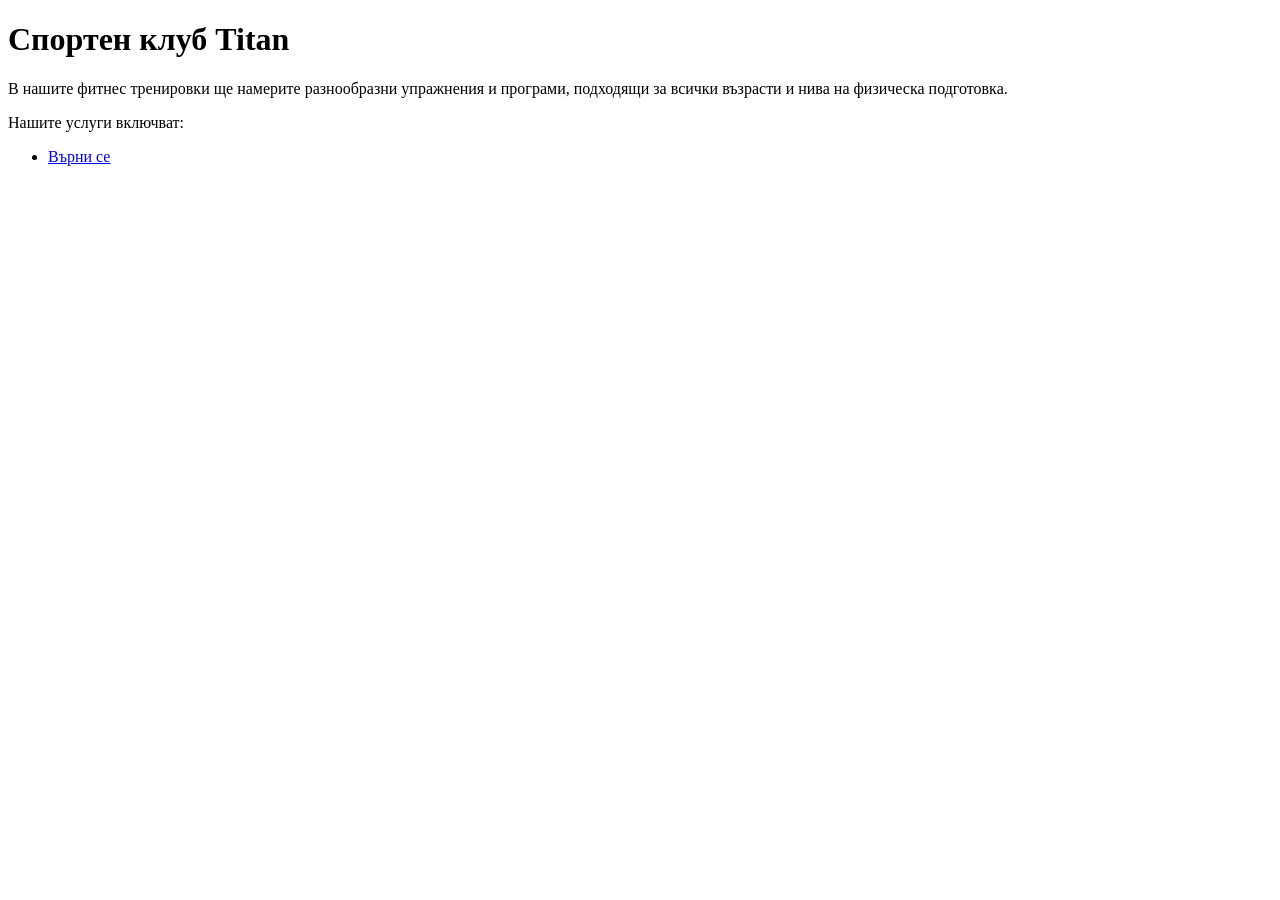
==== Fitness.html @ d2f3a5d4 "Add files via upload" ====
<!DOCTYPE html>
<html>
<head>
<title>Спортен клуб Titan</title>
</head>
<body>
<h1>Спортен клуб Titan</h1>
<p>В нашите фитнес тренировки ще намерите разнообразни упражнения и програми, подходящи за всички възрасти и нива на физическа подготовка.</p>
<p>Нашите услуги включват:</p>
<ul>
  <li><a href="index.html">Върни се</a></li>
</ul>
</body>
</html>
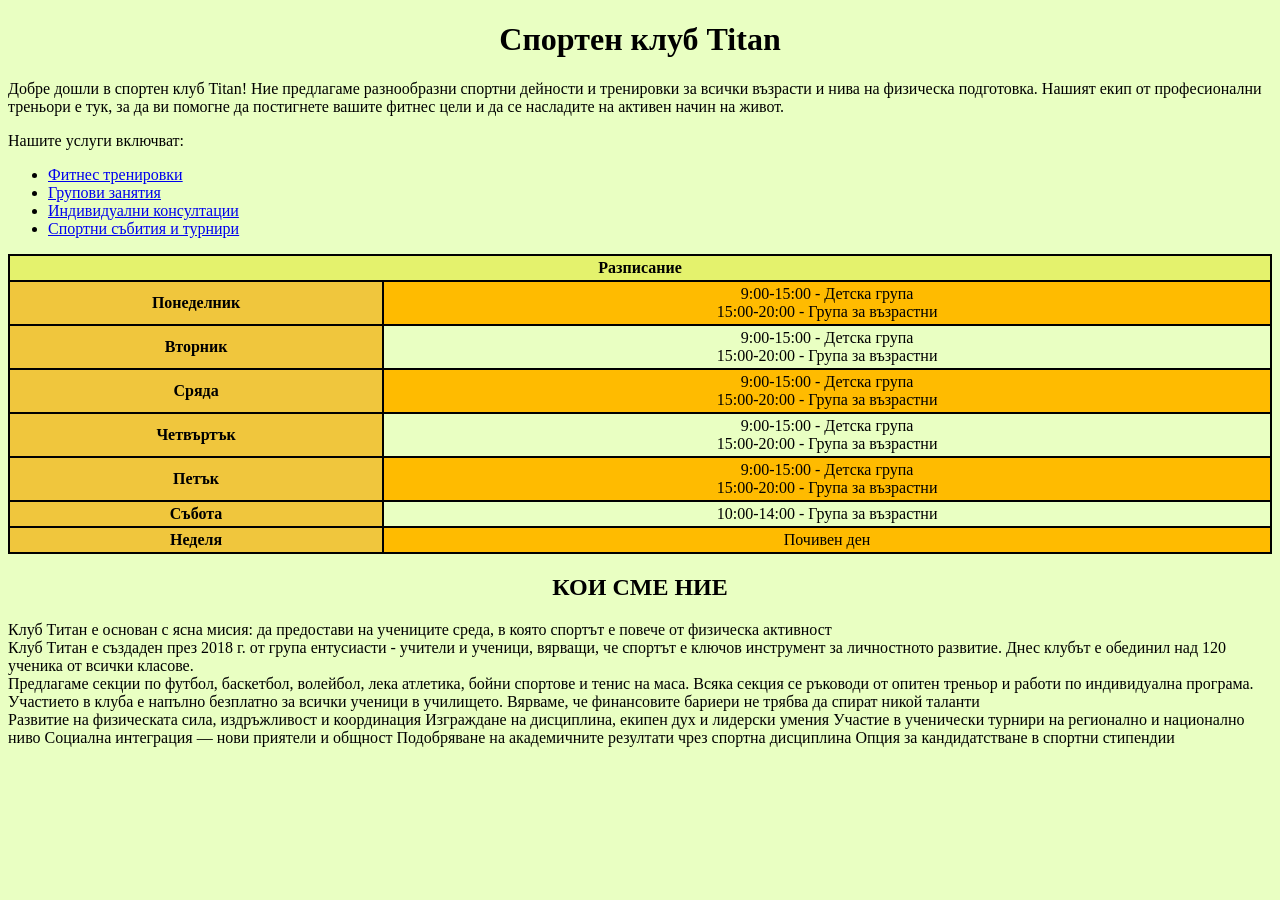
==== commit 79f8d7e0: "Revamp Fitness.html with new content and styles" ====
--- a/Fitness.html
+++ b/Fitness.html
@@ -1,14 +1,103 @@
-<!DOCTYPE html>
-<html>
+<!DOCTYPE html >
+<html style="background-color: rgb(233, 255, 194);">
 <head>
-<title>Спортен клуб Titan</title>
+<title >Спортен клуб Titan</title>
+<style>
+            table, th, td {
+                border-bottom: 2px solid black ;
+                border-left: 2px solid black;
+                border-right: 2px solid black;
+                border-collapse: collapse ;
+            }
+            th, td {
+                padding: 3px;
+            }
+            table {
+                border-spacing: 3px;
+            }
+            tr:nth-child(even) {background-color: rgb(255, 187, 0);}
+            tr:hover {
+                background-color: rgb(228, 168, 90);
+            }
+            th {
+                background-color: rgb(240, 198, 61);
+                color:rgb(0, 0, 0)
+            } td {
+                td:nth-child {
+                    background-color :rgb(238, 178, 99)
+                }
+            } table {
+              text-align: center;
+            }
+</style>
 </head>
 <body>
-<h1>Спортен клуб Titan</h1>
-<p>В нашите фитнес тренировки ще намерите разнообразни упражнения и програми, подходящи за всички възрасти и нива на физическа подготовка.</p>
+<h1 style="text-align: center;">Спортен клуб Titan</h1>
+<p>Добре дошли в спортен клуб Titan! Ние предлагаме разнообразни спортни дейности и тренировки за всички възрасти и нива на физическа подготовка. Нашият екип от професионални треньори е тук, за да ви помогне да постигнете вашите фитнес цели и да се насладите на активен начин на живот.</p>
 <p>Нашите услуги включват:</p>
 <ul>
-  <li><a href="index.html">Върни се</a></li>
+  <li><a href="Fitness.html">Фитнес тренировки</a></li>
+  <li><a href="GroupClasses.html">Групови занятия</a></li>
+  <li><a href="IndividualConsultations.html">Индивидуални консултации</a></li>
+  <li><a href="SportsEvents.html">Спортни събития и турнири</a></li>
 </ul>
+
+<table style="border: 2px solid black;" align="center" width="100%">
+  <tr>
+    
+    <th colspan="2" style="background-color: rgba(222, 226, 4, 0.445);">Разписание</th>
+  </tr>
+  <tr>
+    <th>Понеделник</th>
+    <td >9:00-15:00 - Детска група <br>
+      15:00-20:00 - Група за възрастни</td>
+  </tr>
+  <tr>
+    <th>Вторник</th>
+    <td>9:00-15:00 - Детска група <br>
+      15:00-20:00 - Група за възрастни</td>
+  </tr>
+  <tr>
+    <th>Сряда</th>
+    <td>9:00-15:00 - Детска група <br>
+      15:00-20:00 - Група за възрастни</td>
+  </tr>
+  <tr>
+    <th>Четвъртък</th>
+    <td>9:00-15:00 - Детска група <br>
+      15:00-20:00 - Група за възрастни</td>
+  </tr>
+  <tr>
+    <th>Петък</th>
+    <td>9:00-15:00 - Детска група <br>
+      15:00-20:00 - Група за възрастни</td>
+  </tr>
+  <tr>
+    <th>Събота</th>
+    <td>10:00-14:00 - Група за възрастни</td>
+  </tr>
+  <tr>
+    <th>Неделя</th>
+    <td>Почивен ден</td>
+  </tr>
+</table>
+<h2 style="text-align: center;">КОИ СМЕ НИЕ</h1>
+<p>
+  
+Клуб Титан е основан с ясна мисия: да предостави на учениците среда, в която спортът е повече от физическа активност <br>
+Клуб Титан е създаден през 2018 г. от група ентусиасти - учители и ученици, вярващи, че спортът е ключов инструмент за личностното развитие. Днес клубът е обединил над 120 ученика от всички класове. <br>
+
+Предлагаме секции по футбол, баскетбол, волейбол, лека атлетика, бойни спортове и тенис на маса. Всяка секция се ръководи от опитен треньор и работи по индивидуална програма. <br>
+
+
+Участието в клуба е напълно безплатно за всички ученици в училището. Вярваме, че финансовите бариери не трябва да спират никой таланти<br>
+
+Развитие на физическата сила, издръжливост и координация
+Изграждане на дисциплина, екипен дух и лидерски умения
+Участие в ученически турнири на регионално и национално ниво
+Социална интеграция — нови приятели и общност
+Подобряване на академичните резултати чрез спортна дисциплина
+Опция за кандидатстване в спортни стипендии
+</p>
 </body>
 </html>
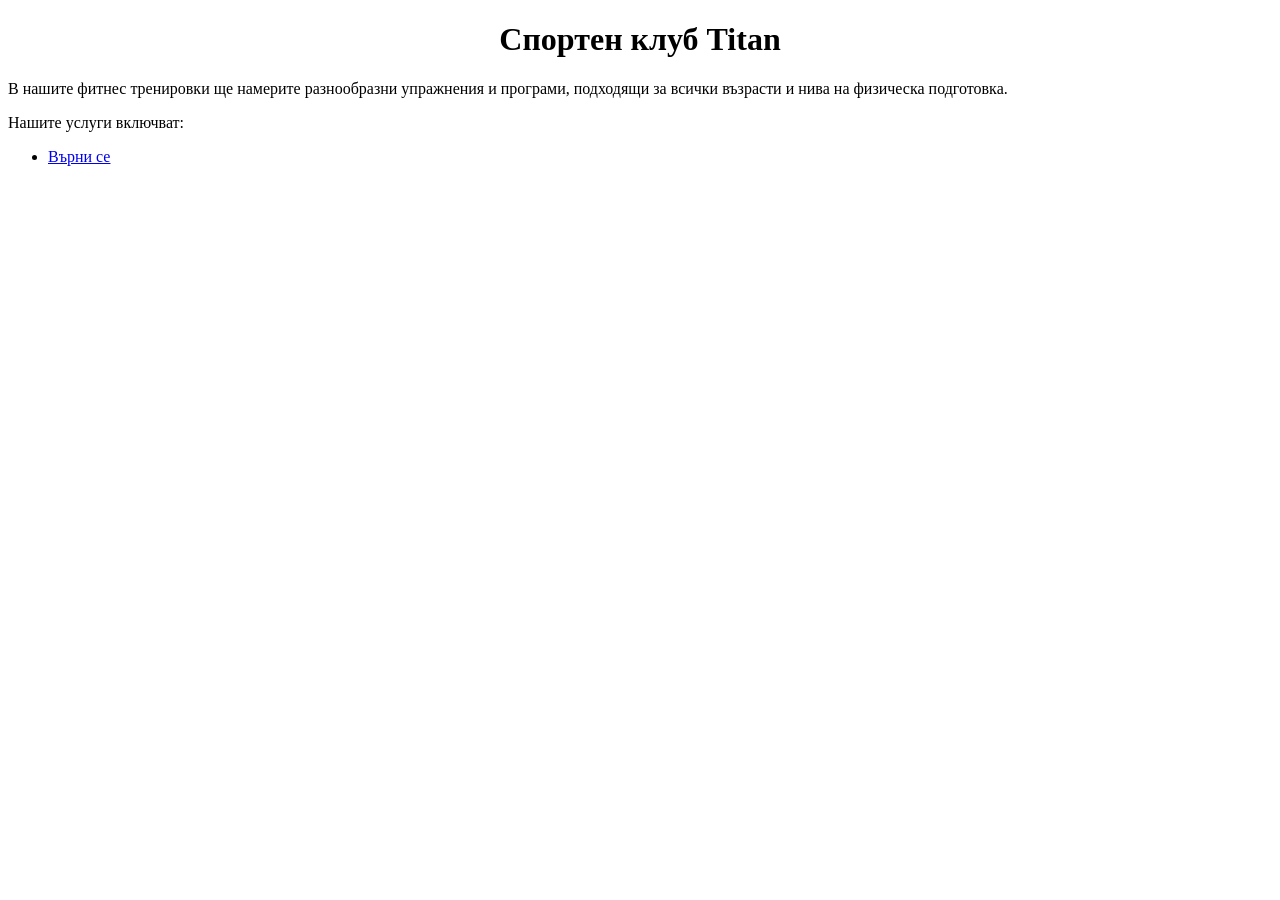
==== commit 16809e97: "Refactor Fitness.html with updated content and layout Removed old content and replaced with new stru" ====
--- a/Fitness.html
+++ b/Fitness.html
@@ -1,103 +1,14 @@
-<!DOCTYPE html >
-<html style="background-color: rgb(233, 255, 194);">
+<!DOCTYPE html>
+<html>
 <head>
-<title >Спортен клуб Titan</title>
-<style>
-            table, th, td {
-                border-bottom: 2px solid black ;
-                border-left: 2px solid black;
-                border-right: 2px solid black;
-                border-collapse: collapse ;
-            }
-            th, td {
-                padding: 3px;
-            }
-            table {
-                border-spacing: 3px;
-            }
-            tr:nth-child(even) {background-color: rgb(255, 187, 0);}
-            tr:hover {
-                background-color: rgb(228, 168, 90);
-            }
-            th {
-                background-color: rgb(240, 198, 61);
-                color:rgb(0, 0, 0)
-            } td {
-                td:nth-child {
-                    background-color :rgb(238, 178, 99)
-                }
-            } table {
-              text-align: center;
-            }
-</style>
+<title>Спортен клуб Titan</title>
 </head>
 <body>
 <h1 style="text-align: center;">Спортен клуб Titan</h1>
-<p>Добре дошли в спортен клуб Titan! Ние предлагаме разнообразни спортни дейности и тренировки за всички възрасти и нива на физическа подготовка. Нашият екип от професионални треньори е тук, за да ви помогне да постигнете вашите фитнес цели и да се насладите на активен начин на живот.</p>
+<p>В нашите фитнес тренировки ще намерите разнообразни упражнения и програми, подходящи за всички възрасти и нива на физическа подготовка.</p>
 <p>Нашите услуги включват:</p>
 <ul>
-  <li><a href="Fitness.html">Фитнес тренировки</a></li>
-  <li><a href="GroupClasses.html">Групови занятия</a></li>
-  <li><a href="IndividualConsultations.html">Индивидуални консултации</a></li>
-  <li><a href="SportsEvents.html">Спортни събития и турнири</a></li>
+  <li><a href="index.html">Върни се</a></li>
 </ul>
-
-<table style="border: 2px solid black;" align="center" width="100%">
-  <tr>
-    
-    <th colspan="2" style="background-color: rgba(222, 226, 4, 0.445);">Разписание</th>
-  </tr>
-  <tr>
-    <th>Понеделник</th>
-    <td >9:00-15:00 - Детска група <br>
-      15:00-20:00 - Група за възрастни</td>
-  </tr>
-  <tr>
-    <th>Вторник</th>
-    <td>9:00-15:00 - Детска група <br>
-      15:00-20:00 - Група за възрастни</td>
-  </tr>
-  <tr>
-    <th>Сряда</th>
-    <td>9:00-15:00 - Детска група <br>
-      15:00-20:00 - Група за възрастни</td>
-  </tr>
-  <tr>
-    <th>Четвъртък</th>
-    <td>9:00-15:00 - Детска група <br>
-      15:00-20:00 - Група за възрастни</td>
-  </tr>
-  <tr>
-    <th>Петък</th>
-    <td>9:00-15:00 - Детска група <br>
-      15:00-20:00 - Група за възрастни</td>
-  </tr>
-  <tr>
-    <th>Събота</th>
-    <td>10:00-14:00 - Група за възрастни</td>
-  </tr>
-  <tr>
-    <th>Неделя</th>
-    <td>Почивен ден</td>
-  </tr>
-</table>
-<h2 style="text-align: center;">КОИ СМЕ НИЕ</h1>
-<p>
-  
-Клуб Титан е основан с ясна мисия: да предостави на учениците среда, в която спортът е повече от физическа активност <br>
-Клуб Титан е създаден през 2018 г. от група ентусиасти - учители и ученици, вярващи, че спортът е ключов инструмент за личностното развитие. Днес клубът е обединил над 120 ученика от всички класове. <br>
-
-Предлагаме секции по футбол, баскетбол, волейбол, лека атлетика, бойни спортове и тенис на маса. Всяка секция се ръководи от опитен треньор и работи по индивидуална програма. <br>
-
-
-Участието в клуба е напълно безплатно за всички ученици в училището. Вярваме, че финансовите бариери не трябва да спират никой таланти<br>
-
-Развитие на физическата сила, издръжливост и координация
-Изграждане на дисциплина, екипен дух и лидерски умения
-Участие в ученически турнири на регионално и национално ниво
-Социална интеграция — нови приятели и общност
-Подобряване на академичните резултати чрез спортна дисциплина
-Опция за кандидатстване в спортни стипендии
-</p>
 </body>
 </html>
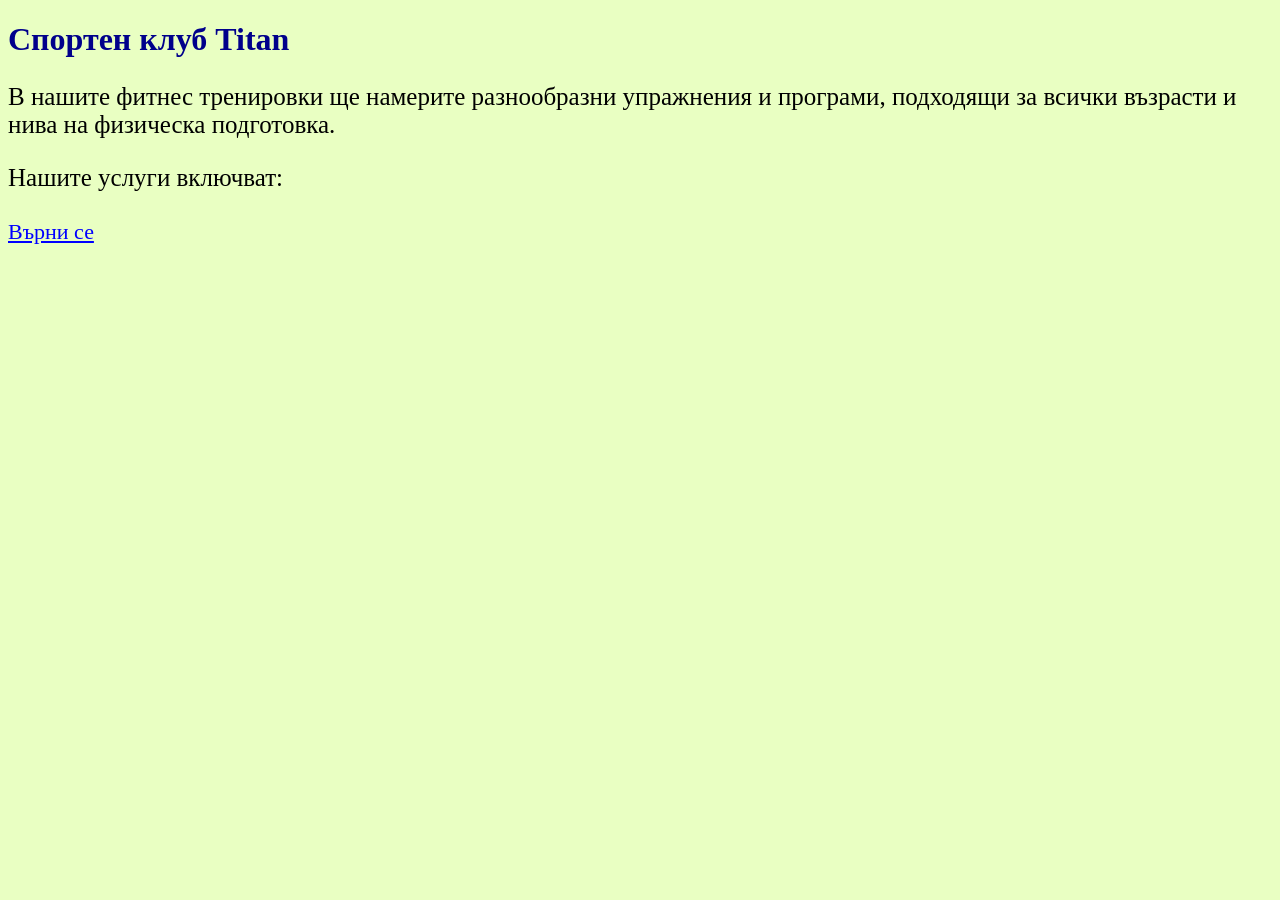
==== commit 604485e2: "Update Fitness.html" ====
--- a/Fitness.html
+++ b/Fitness.html
@@ -1,14 +1,47 @@
 <!DOCTYPE html>
 <html>
 <head>
+
 <title>Спортен клуб Titan</title>
+
+<style>
+
+    body {
+        background-color: rgb(233, 255, 194);
+    }
+
+    h1 {
+        color: darkblue;
+    }
+
+    p {
+        font-size: 25px;
+        color: black;
+    }
+
+    a {
+        color: blue;
+        font-size: 22px;
+    }
+
+</style>
+
 </head>
+
 <body>
-<h1 style="text-align: center;">Спортен клуб Titan</h1>
-<p>В нашите фитнес тренировки ще намерите разнообразни упражнения и програми, подходящи за всички възрасти и нива на физическа подготовка.</p>
+
+<h1>Спортен клуб Titan</h1>
+
+<p>
+В нашите фитнес тренировки ще намерите разнообразни упражнения 
+и програми, подходящи за всички възрасти и нива на физическа подготовка.
+</p>
+
 <p>Нашите услуги включват:</p>
-<ul>
-  <li><a href="index.html">Върни се</a></li>
-</ul>
+
+<p>
+<a href="index.html">Върни се</a>
+</p>
+
 </body>
 </html>
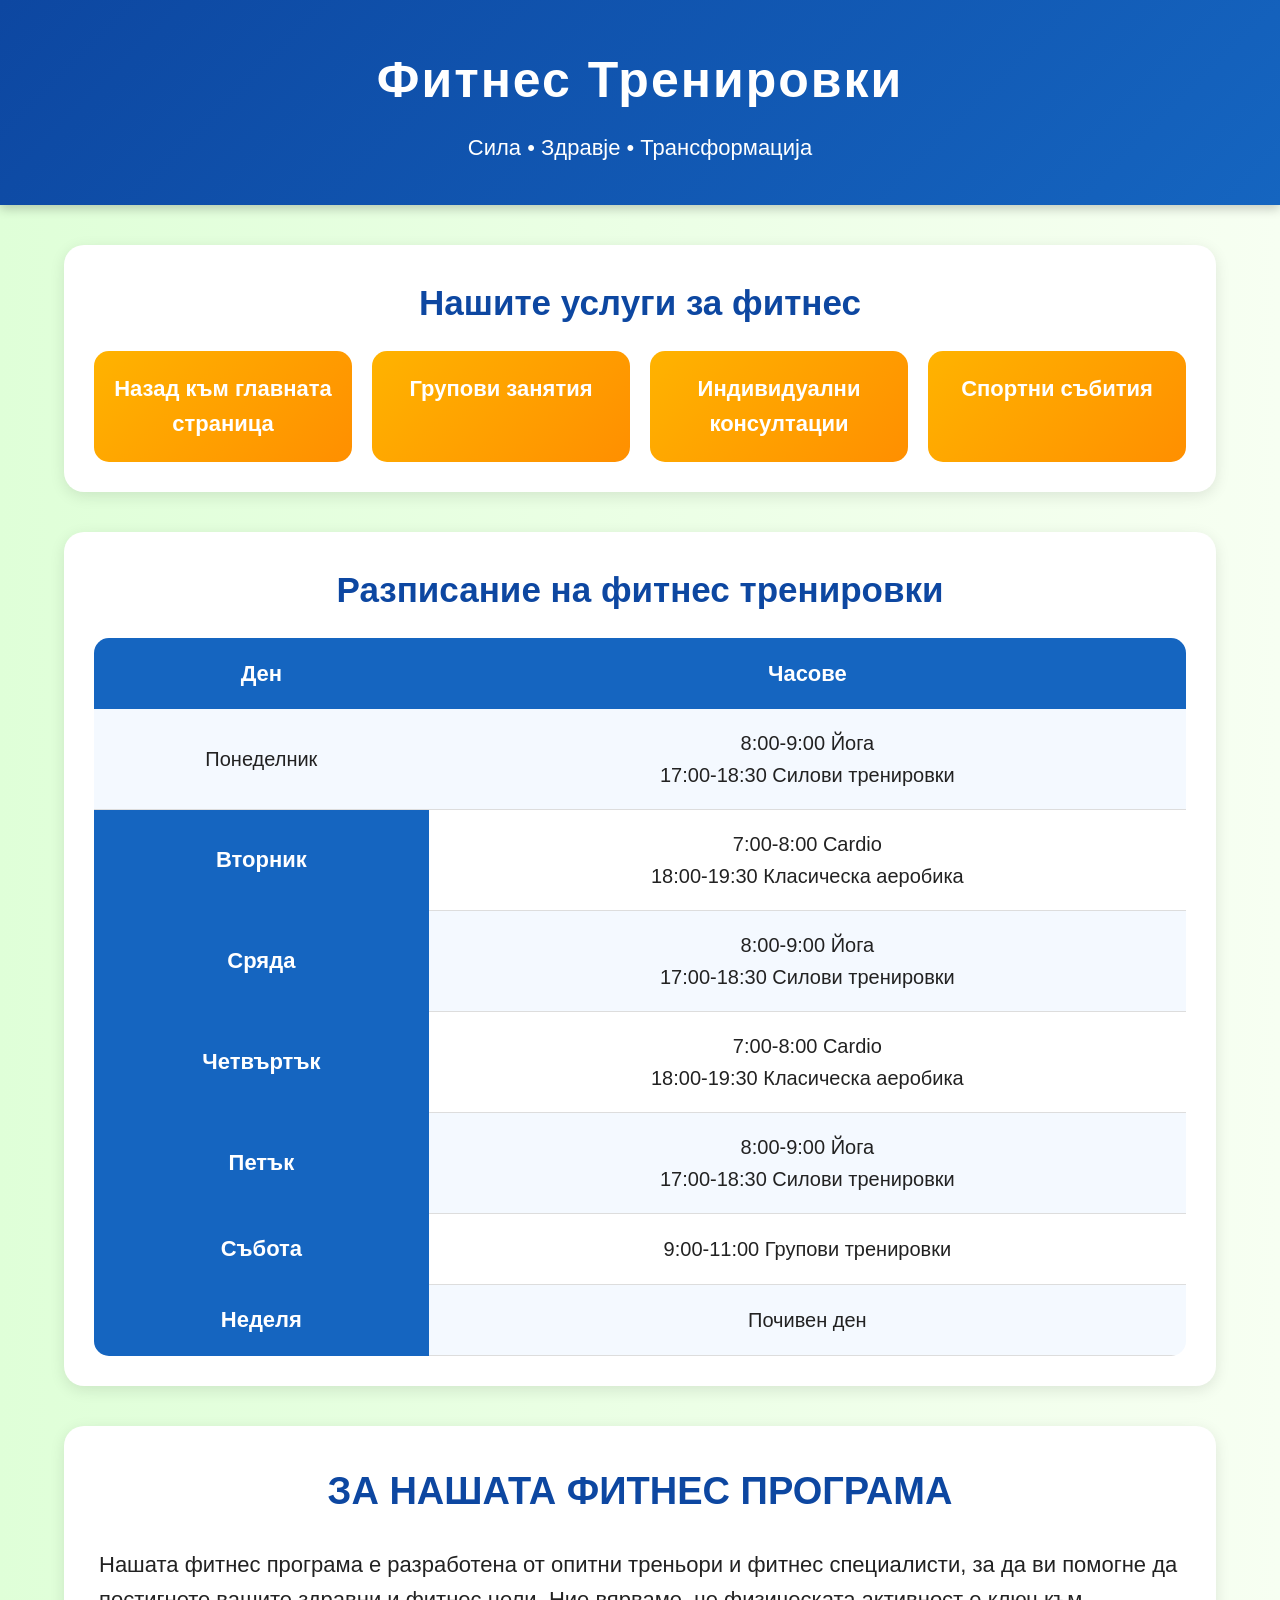
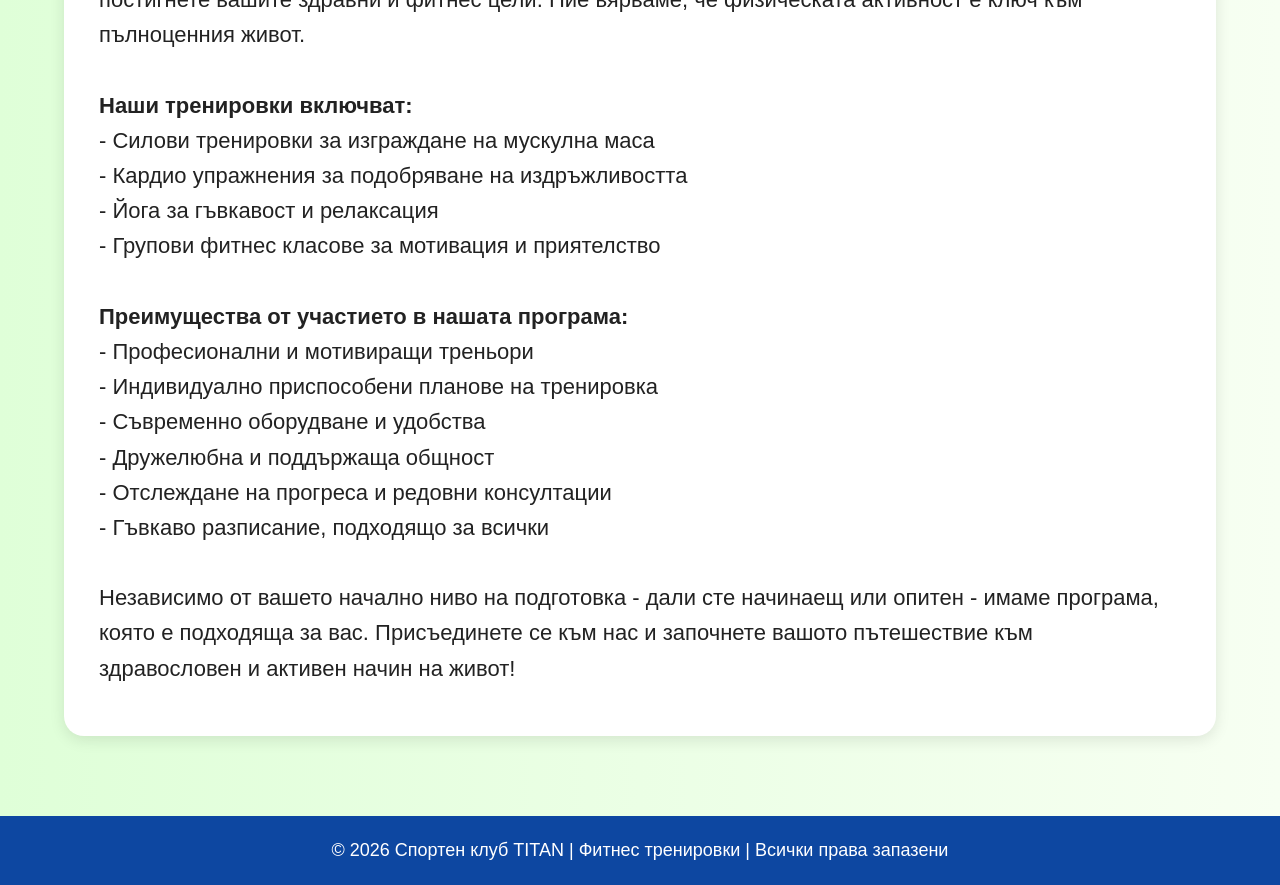
==== commit 7a2f85a8: "Update Fitness.html" ====
--- a/Fitness.html
+++ b/Fitness.html
@@ -1,47 +1,124 @@
 <!DOCTYPE html>
-<html>
+ <html lang="bg">
+
 <head>
-
-<title>Спортен клуб Titan</title>
-
-<style>
-
-    body {
-        background-color: rgb(233, 255, 194);
-    }
-
-    h1 {
-        color: darkblue;
-    }
-
-    p {
-        font-size: 25px;
-        color: black;
-    }
-
-    a {
-        color: blue;
-        font-size: 22px;
-    }
-
-</style>
-
-</head>
+ <meta charset="UTF-8">
+ <meta name="viewport" content="width=device-width, initial-scale=1.0">
+ <title>Спортен клуб Titan</title>
+    <link rel="stylesheet" href="index.css">
+    <link rel="stylesheet" href="Fitness.css">
+ </head>
 
 <body>
 
-<h1>Спортен клуб Titan</h1>
+ <header>
+ <h1>Фитнес Тренировки</h1>
+ <p>Сила • Здравје • Трансформација</p>
+ </header>
 
-<p>
-В нашите фитнес тренировки ще намерите разнообразни упражнения 
-и програми, подходящи за всички възрасти и нива на физическа подготовка.
-</p>
+ <div class="container">
 
-<p>Нашите услуги включват:</p>
+ <section class="schedule">
+ <h2>Нашите услуги за фитнес</h2>
 
-<p>
-<a href="index.html">Върни се</a>
-</p>
+ <div class="services-links">
+ <a href="index.html">Назад към главната страница</a>
+
+ <a href="GroupClasses.html">Групови занятия</a>
+
+ <a href="IndividualConsultations.html">
+ Индивидуални консултации
+ </a>
+
+ <a href="SportsEvents.html" >
+ Спортни събития
+ </a>
+ </div>
+ </section>
+
+ <section class="schedule">
+ <h2>Разписание на фитнес тренировки</h2>
+
+ <table>
+ <tr>
+ <th>Ден</th>
+ <th>Часове</th>
+ </tr>
+
+ <tr>
+ <td>Понеделник</td>
+ <td>
+ 8:00-9:00 Йога <br>
+ 17:00-18:30 Силови тренировки
+ </td>
+ </tr>
+  <tr>
+    <th>Вторник</th>
+    <td>
+ 7:00-8:00 Cardio <br>
+ 18:00-19:30 Класическа аеробика
+ </td>
+  </tr>
+  <tr>
+    <th>Сряда</th>
+    <td>
+ 8:00-9:00 Йога <br>
+ 17:00-18:30 Силови тренировки
+ </td>
+  </tr>
+  <tr>
+    <th>Четвъртък</th>
+    <td>
+ 7:00-8:00 Cardio <br>
+ 18:00-19:30 Класическа аеробика
+ </td>
+  </tr>
+  <tr>
+    <th>Петък</th>
+    <td>
+ 8:00-9:00 Йога <br>
+ 17:00-18:30 Силови тренировки
+ </td>
+  </tr>
+  <tr>
+    <th>Събота</th>
+    <td>9:00-11:00 Групови тренировки</td>
+  </tr>
+  <tr>
+    <th>Неделя</th>
+    <td>Почивен ден</td>
+  </tr>
+ </table>
+ </section>
+
+ <section class="about">
+
+ <h2>ЗА НАШАТА ФИТНЕС ПРОГРАМА</h2>
+<p class="about-description">
+  Нашата фитнес програма е разработена от опитни треньори и фитнес специалисти, за да ви помогне да постигнете вашите здравни и фитнес цели. Ние вярваме, че физическата активност е ключ към пълноценния живот.<br><br>
+  
+  <strong>Наши тренировки включват:</strong><br>
+  - Силови тренировки за изграждане на мускулна маса<br>
+  - Кардио упражнения за подобряване на издръжливостта<br>
+  - Йога за гъвкавост и релаксация<br>
+  - Групови фитнес класове за мотивация и приятелство<br><br>
+  
+  <strong>Преимущества от участието в нашата програма:</strong><br>
+  - Професионални и мотивиращи треньори<br>
+  - Индивидуално приспособени планове на тренировка<br>
+  - Съвременно оборудване и удобства<br>
+  - Дружелюбна и поддържаща общност<br>
+  - Отслеждане на прогреса и редовни консултации<br>
+  - Гъвкаво разписание, подходящо за всички<br><br>
+  
+  Независимо от вашето начално ниво на подготовка - дали сте начинаещ или опитен - имаме програма, която е подходяща за вас. Присъединете се към нас и започнете вашото пътешествие към здравословен и активен начин на живот!
+ </section>
+
+ 
+ </div>
+
+ <footer>
+ © 2026 Спортен клуб TITAN | Фитнес тренировки | Всички права запазени
+ </footer>
 
 </body>
-</html>
--- a/index.css
+++ b/index.css
@@ -0,0 +1,239 @@
+* {
+  margin: 0;
+  padding: 0;
+  box-sizing: border-box;
+ }
+
+ body {
+ font-family: Arial, sans-serif;
+ background: linear-gradient(to right, #dfffd8, #f7fff2);
+ color: #222;
+ line-height: 1.6;
+ }
+
+ header {
+ background: linear-gradient(135deg, #0d47a1, #1565c0);
+ color: white;
+ text-align: center;
+ padding: 40px 20px;
+ box-shadow: 0 4px 10px rgba(0, 0, 0, 0.2);
+ }
+
+ header h1 {
+ font-size: 50px;
+ margin-bottom: 10px;
+ letter-spacing: 2px;
+ }
+
+ header p {
+ font-size: 22px;
+ }
+
+ .container {
+ width: 90%;
+ max-width: 1200px;
+ margin: auto;
+ padding: 40px 0;
+ }
+
+ .services {
+ background: white;
+ padding: 30px;
+ border-radius: 20px;
+ margin-bottom: 40px;
+ box-shadow: 0 4px 15px rgba(0, 0, 0, 0.1);
+ }
+
+ .services h2 {
+ color: #0d47a1;
+ margin-bottom: 20px;
+ text-align: center;
+ font-size: 35px;
+ }
+
+ .services-links {
+ display: grid;
+ grid-template-columns: repeat(auto-fit, minmax(250px, 1fr));
+ gap: 20px;
+ }
+
+ .services-links a {
+ display: block;
+ background: linear-gradient(135deg, #ffb300, #ff8f00);
+ color: white;
+ text-decoration: none;
+ text-align: center;
+ padding: 20px;
+ border-radius: 15px;
+ font-size: 22px;
+ font-weight: bold;
+ transition: 0.3s;
+ }
+
+ .services-links a:hover {
+ transform: translateY(-5px);
+ background: linear-gradient(135deg, #ff8f00, #ef6c00);
+ }
+
+ .schedule {
+ background: white;
+ padding: 30px;
+ border-radius: 20px;
+ margin-bottom: 40px;
+ box-shadow: 0 4px 15px rgba(0, 0, 0, 0.1);
+ overflow-x: auto;
+ }
+
+ .schedule h2 {
+ text-align: center;
+ color: #0d47a1;
+ margin-bottom: 20px;
+ font-size: 35px;
+ }
+
+ table {
+ width: 100%;
+ border-collapse: collapse;
+ overflow: hidden;
+ border-radius: 15px;
+ }
+
+ th {
+ background: #1565c0;
+ color: white;
+ padding: 18px;
+ font-size: 22px;
+ }
+
+ td {
+ padding: 18px;
+ font-size: 20px;
+ text-align: center;
+ border-bottom: 1px solid #ddd;
+ }
+
+ tr:nth-child(even) {
+ background-color: #f4f9ff;
+ }
+
+ tr:hover {
+ background-color: #dce2e6;
+ }
+
+ .about {
+ background: white;
+ padding: 35px;
+ border-radius: 20px;
+ box-shadow: 0 4px 15px rgba(0, 0, 0, 0.1);
+ }
+
+ .about h2 {
+ text-align: center;
+ color: #0d47a1;
+ margin-bottom: 25px;
+ font-size: 38px;
+ }
+
+ .about p {
+ font-size: 22px;
+ margin-bottom: 15px;
+ }
+
+ .benefits {
+ margin-top: 20px;
+ padding-left: 20px;
+ }
+
+ .benefits li {
+ font-size: 21px;
+ margin-bottom: 10px;
+ }
+
+ footer {
+ background: #0d47a1;
+ color: white;
+ text-align: center;
+ padding: 20px;
+ margin-top: 40px;
+ font-size: 18px;
+ } .benefits {
+    list-style-type: bullet;
+    color: #000000;
+ } #benefit-1 {
+    color:#52a5fd
+
+ } #benefit-2 {
+    color:#5af79b
+
+ } #benefit-3 {
+    color:#f8b256
+
+ } #benefit-4 {
+    color:#FF5252
+
+ } #benefit-5 {
+    color:#7a71f7
+
+ } #benefit-6 {
+    color:#0A1A3C
+
+ } .form-section{
+  width: 500px;
+  margin: 40px auto;
+  background: white;
+  padding: 35px;
+  border-radius: 20px;
+  box-shadow: 0 4px 15px rgba(0,0,0,0.1);
+}
+
+.form-section h2{
+  text-align: center;
+  color: #0d47a1;
+  margin-bottom: 25px;
+  font-size: 32px;
+}
+
+form{
+  display: flex;
+  flex-direction: column;
+}
+
+form label{
+  margin-top: 12px;
+  margin-bottom: 5px;
+  font-size: 18px;
+  font-weight: bold;
+}
+
+form input,
+form select,
+form textarea{
+  padding: 12px;
+  border: 2px solid #ccc;
+  border-radius: 10px;
+  font-size: 16px;
+  outline: none;
+  transition: 0.3s;
+}
+
+form input:focus,
+form select:focus,
+form textarea:focus{
+  border-color: #1565c0;
+}
+
+button{
+  margin-top: 20px;
+  padding: 14px;
+  background: #1565c0;
+  color: white;
+  border: none;
+  border-radius: 10px;
+  font-size: 18px;
+  cursor: pointer;
+  transition: 0.3s;
+}
+
+button:hover{
+  background: #0d47a1;
+}
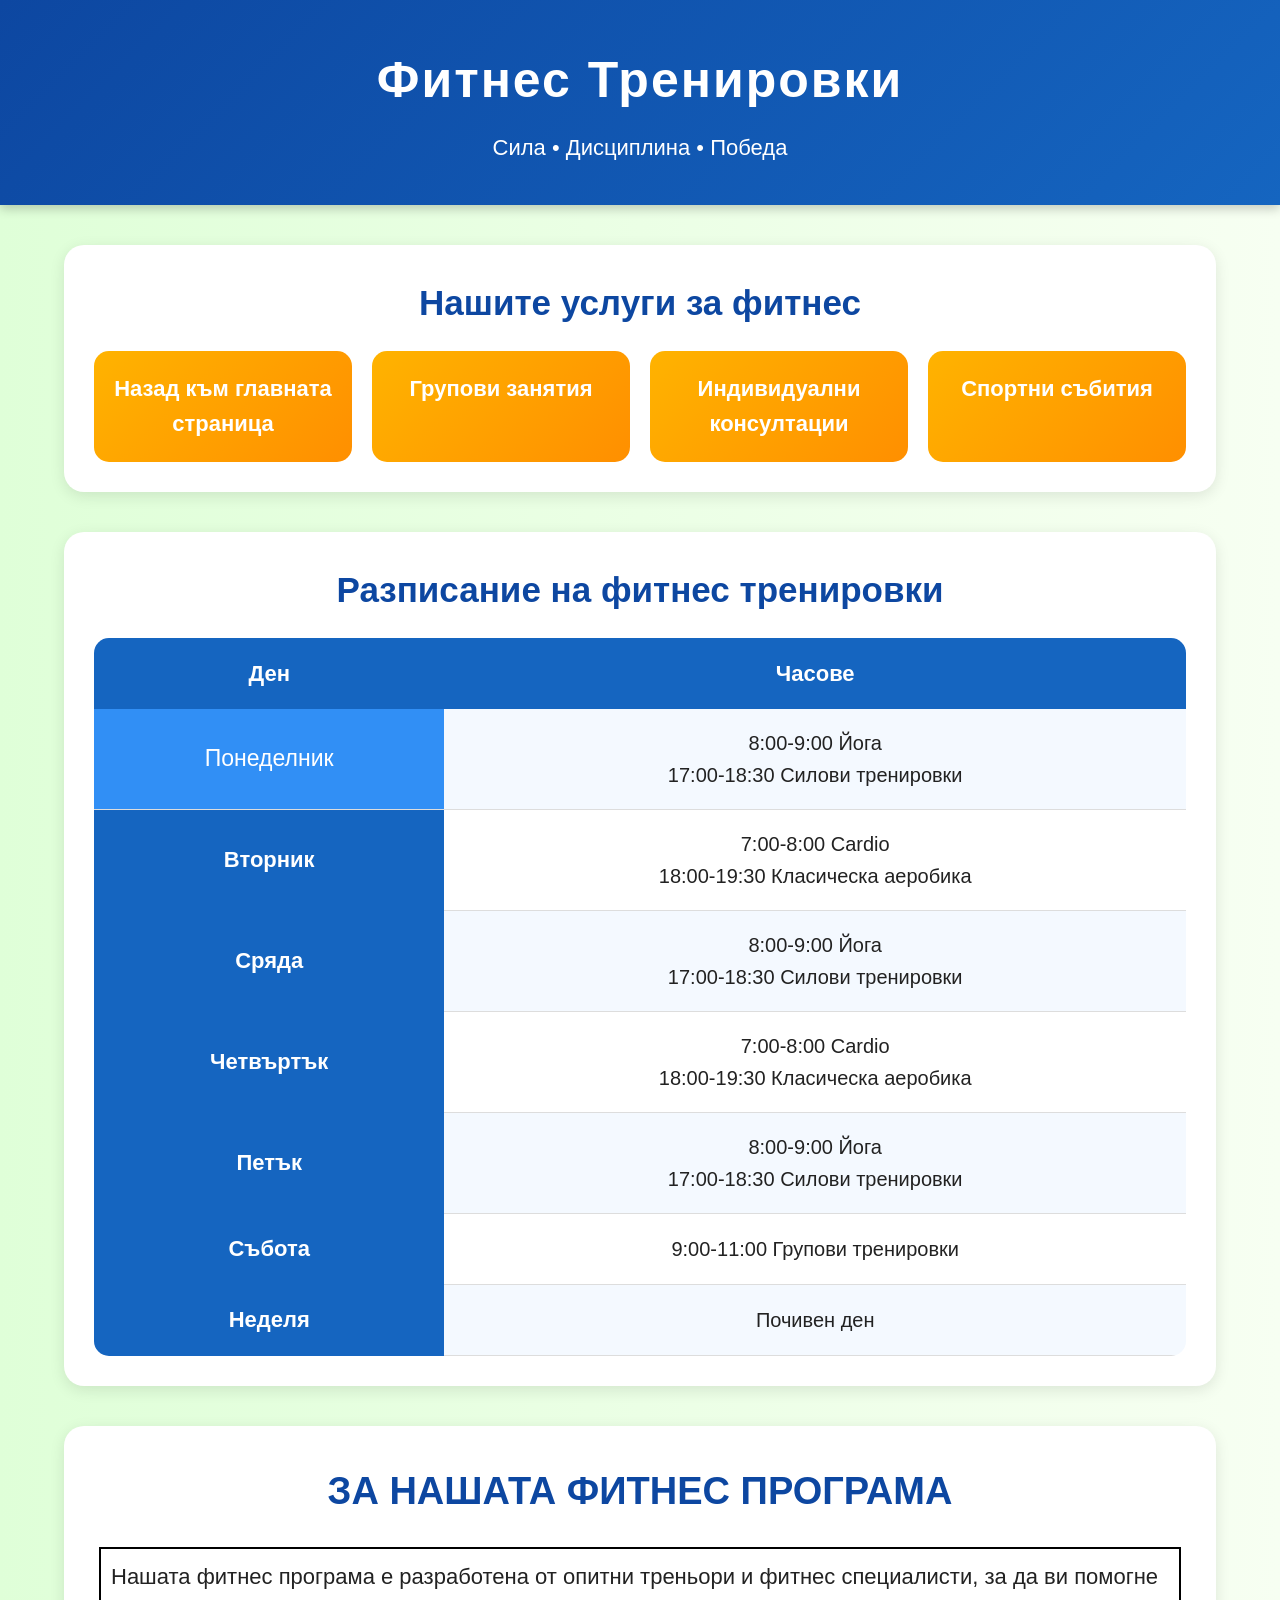
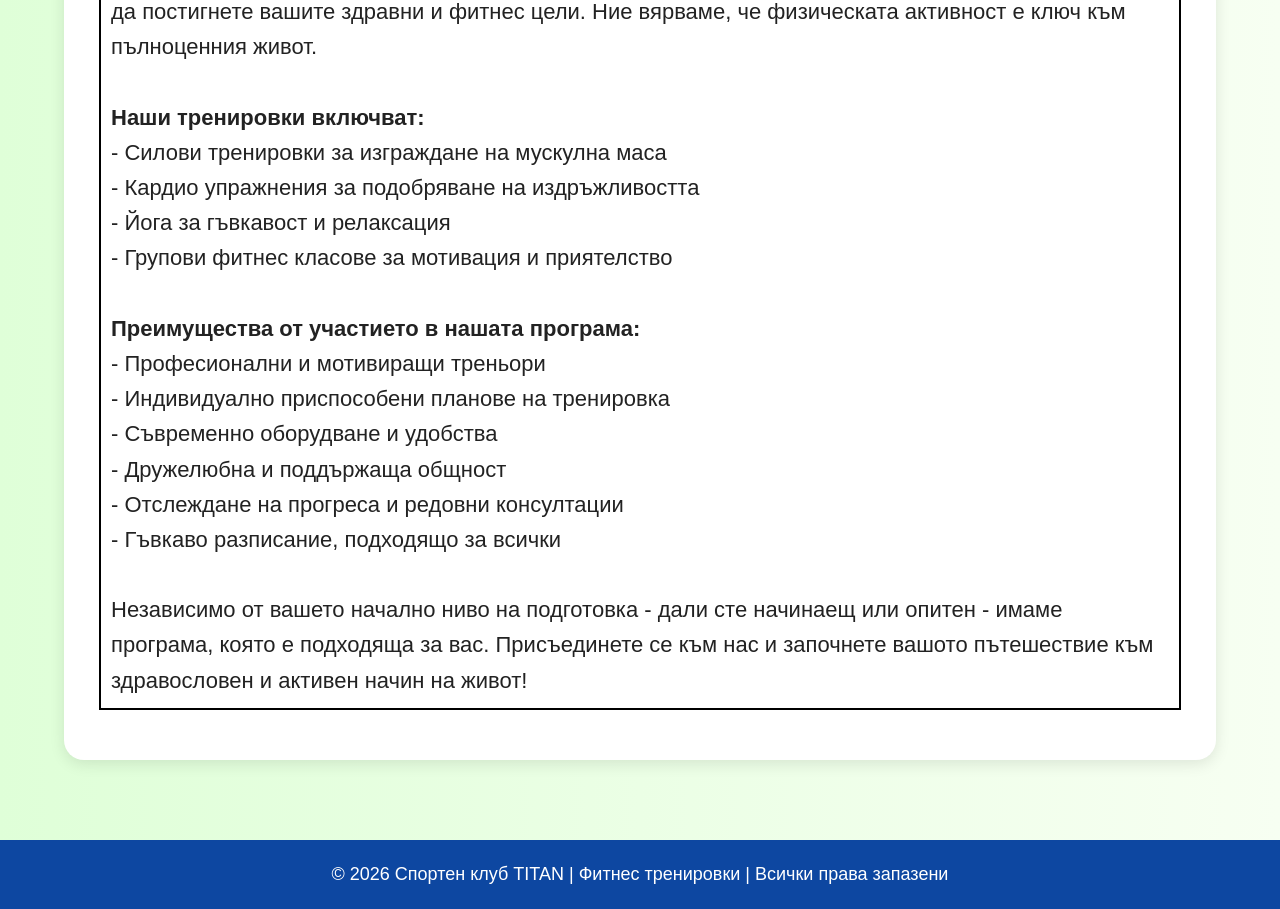
==== commit a463b7a3: "Revise fitness program content and header text Updated fitness program details and corrected header " ====
--- a/Fitness.html
+++ b/Fitness.html
@@ -13,7 +13,7 @@
 
  <header>
  <h1>Фитнес Тренировки</h1>
- <p>Сила • Здравје • Трансформација</p>
+ <p>Сила • Дисциплина • Победа</p>
  </header>
 
  <div class="container">
@@ -46,7 +46,7 @@
  </tr>
 
  <tr>
- <td>Понеделник</td>
+ <td style="background-color: #318ff5; color: white; font-size: 23px;">Понеделник</td>
  <td>
  8:00-9:00 Йога <br>
  17:00-18:30 Силови тренировки
--- a/Fitness.css
+++ b/Fitness.css
@@ -0,0 +1,7 @@
+.about-description {
+  border: 2px solid black;
+  padding: 10px;
+  background-color: #ffffff;
+  width: 100%;
+  text-align: left;
+}
